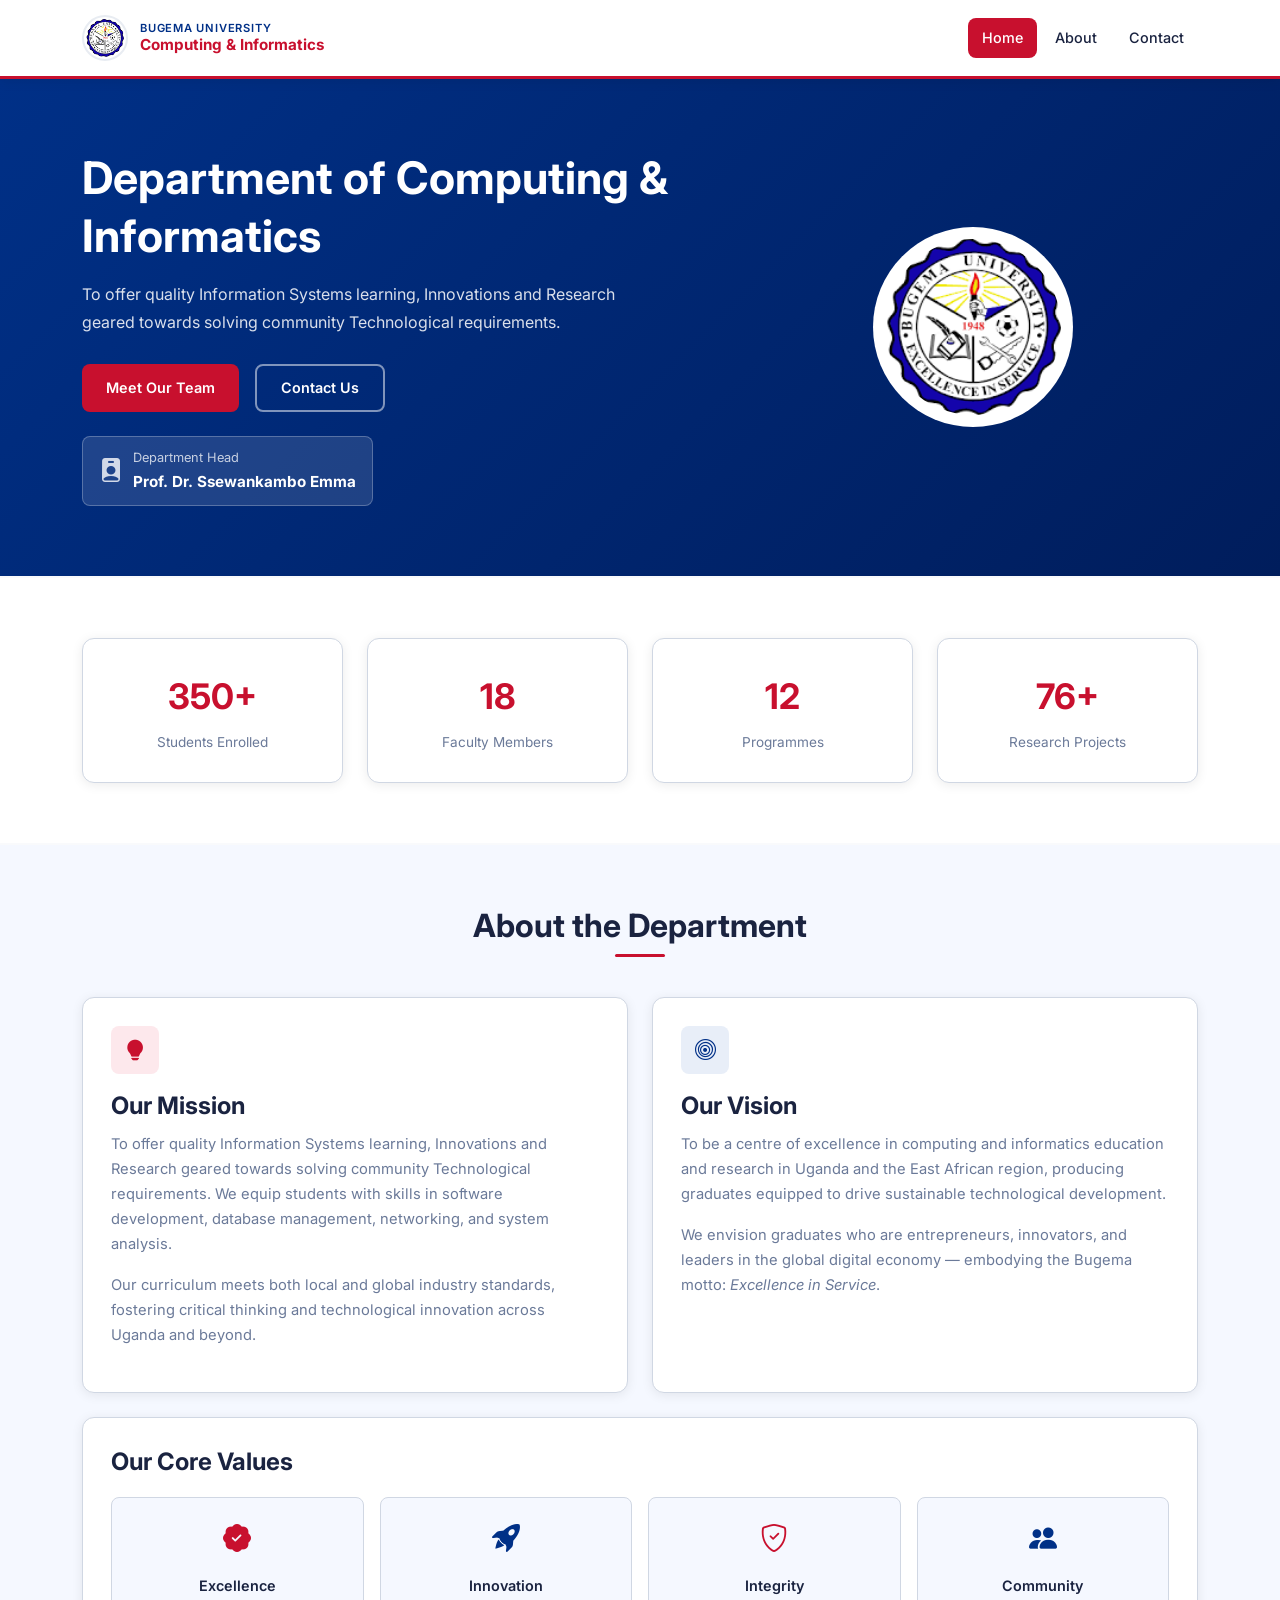
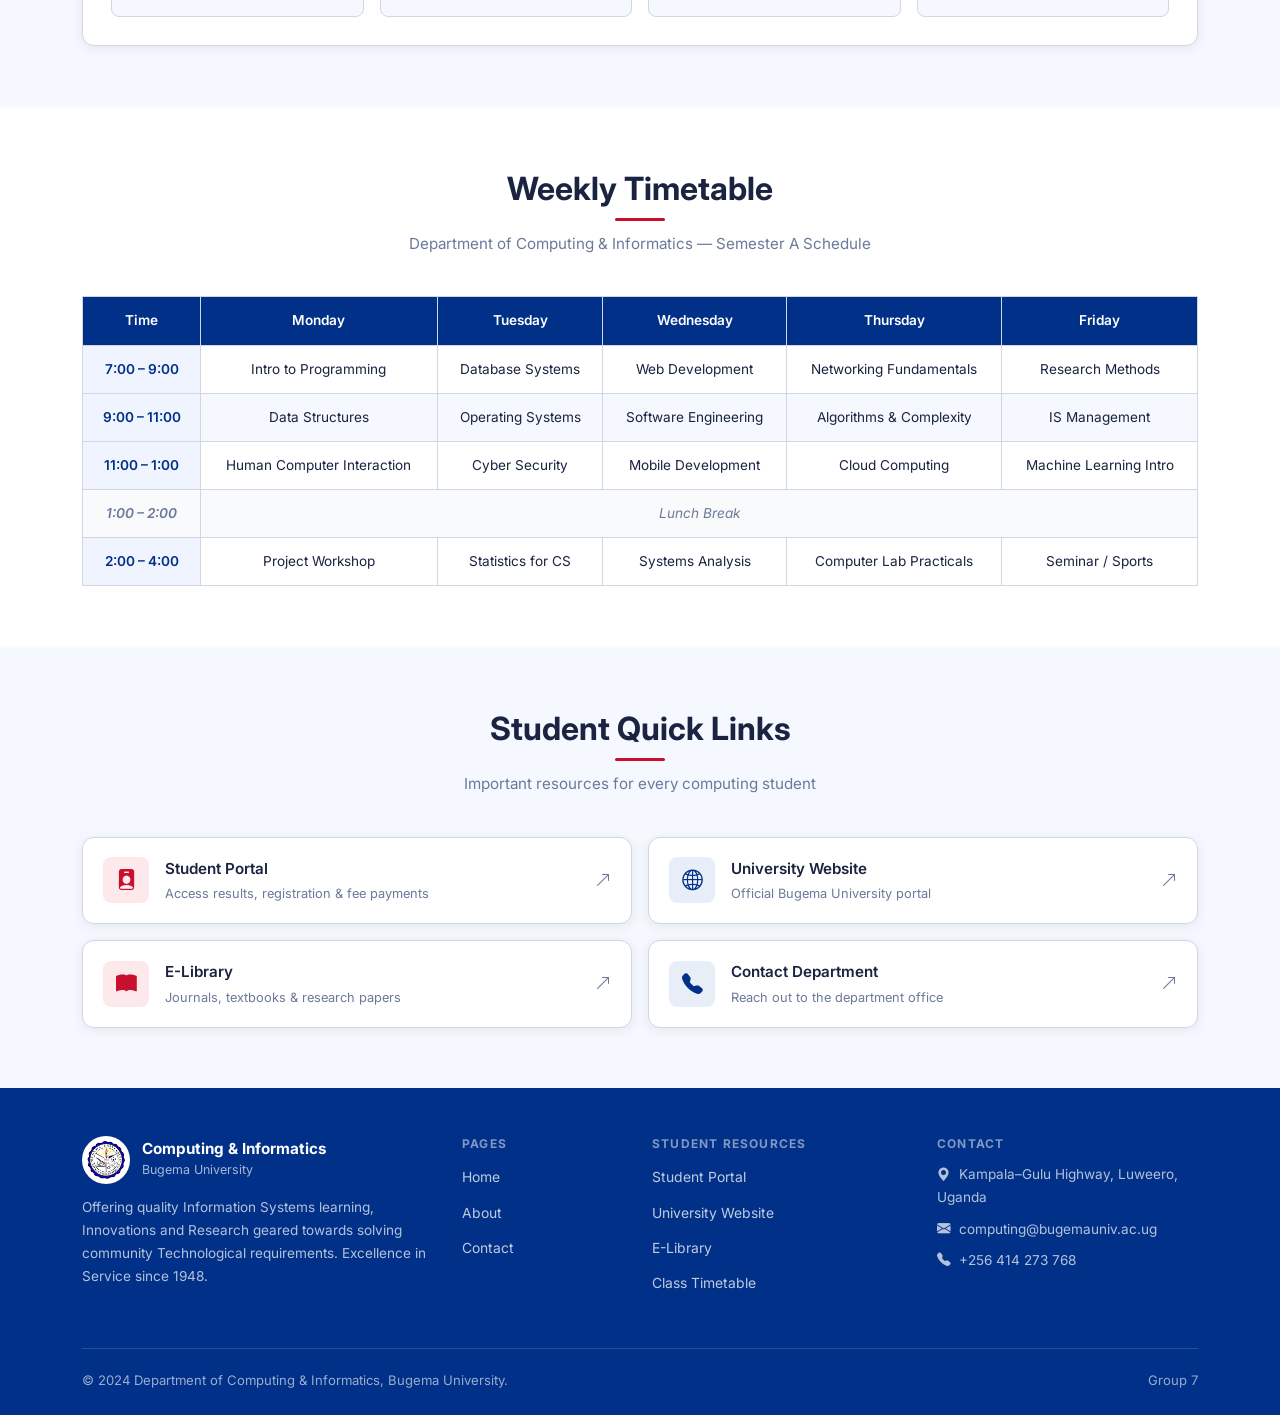
==== index.html @ c8b98767 "aaa" ====
<!DOCTYPE html>
<html lang="en">
<head>
  <meta charset="UTF-8" />
  <meta name="viewport" content="width=device-width, initial-scale=1.0" />
  <title>Home | Dept. of Computing &amp; Informatics — Bugema University</title>
  <meta name="description" content="Department of Computing and Informatics at Bugema University — offering quality Information Systems learning, Innovations and Research." />
  <link rel="icon" type="image/png" href="assets/images/bu-logo.png" />

  <!-- Bootstrap 5 -->
  <link rel="stylesheet" href="https://cdn.jsdelivr.net/npm/bootstrap@5.3.3/dist/css/bootstrap.min.css" />
  <!-- Bootstrap Icons -->
  <link rel="stylesheet" href="https://cdn.jsdelivr.net/npm/bootstrap-icons@1.11.3/font/bootstrap-icons.min.css" />
  <!-- Custom CSS -->
  <link rel="stylesheet" href="assets/css/style.css" />
</head>
<body>

  <!-- ════════ NAVBAR ════════ -->
  <nav class="main-navbar navbar navbar-expand-lg">
    <div class="container">
      <a class="navbar-brand" href="index.html">
        <img src="assets/images/bu-logo.png" alt="Bugema University Logo" />
        <div class="brand-text">
          <span class="brand-uni">Bugema University</span>
          <span class="brand-dept">Computing &amp; Informatics</span>
        </div>
      </a>
      <button class="navbar-toggler" type="button" data-bs-toggle="collapse" data-bs-target="#mainNav">
        <span class="navbar-toggler-icon"></span>
      </button>
      <div class="collapse navbar-collapse" id="mainNav">
        <ul class="navbar-nav ms-auto gap-1">
          <li class="nav-item"><a class="nav-link active" href="index.html">Home</a></li>
          <li class="nav-item"><a class="nav-link" href="about.html">About</a></li>
          <li class="nav-item"><a class="nav-link" href="contact.html">Contact</a></li>
        </ul>
      </div>
    </div>
  </nav>

  <!-- ════════ HERO ════════ -->
  <section class="hero-section">
    <div class="container">
      <div class="row align-items-center gy-4">
        <div class="col-lg-7">
          <h1>Department of Computing &amp; Informatics</h1>
          <p>
            To offer quality Information Systems learning, Innovations and Research geared towards solving community Technological requirements.
          </p>
          <div class="d-flex gap-3 flex-wrap">
            <a href="about.html" class="btn-red">Meet Our Team</a>
            <a href="contact.html" class="btn-outline">Contact Us</a>
          </div>
          <div class="hod-badge mt-4">
            <i class="bi bi-person-badge-fill fs-4" style="color:rgba(255,255,255,0.8);"></i>
            <div>
              <p>Department Head</p>
              <strong>Prof. Dr. Ssewankambo Emma</strong>
            </div>
          </div>
        </div>
        <div class="col-lg-5 text-center">
          <img src="assets/images/bu-logo.png" alt="Bugema University Crest" class="hero-logo" />
        </div>
      </div>
    </div>
  </section>

  <hr class="section-hr" />

  <!-- ════════ STATS ════════ -->
  <section class="section-white">
    <div class="container">
      <div class="row g-4">
        <div class="col-6 col-md-3">
          <div class="stat-card">
            <div class="stat-value">350+</div>
            <div class="stat-label">Students Enrolled</div>
          </div>
        </div>
        <div class="col-6 col-md-3">
          <div class="stat-card">
            <div class="stat-value">18</div>
            <div class="stat-label">Faculty Members</div>
          </div>
        </div>
        <div class="col-6 col-md-3">
          <div class="stat-card">
            <div class="stat-value">12</div>
            <div class="stat-label">Programmes</div>
          </div>
        </div>
        <div class="col-6 col-md-3">
          <div class="stat-card">
            <div class="stat-value">76+</div>
            <div class="stat-label">Research Projects</div>
          </div>
        </div>
      </div>
    </div>
  </section>

  <hr class="section-hr" />

  <!-- ════════ ABOUT DEPT ════════ -->
  <section class="section-light">
    <div class="container">
      <div class="section-title">
        <h2>About the Department</h2>
        <div class="underline"></div>
      </div>
      <div class="row g-4">
        <div class="col-md-6">
          <div class="card-box">
            <div class="card-icon icon-red">
              <i class="bi bi-lightbulb-fill"></i>
            </div>
            <h4>Our Mission</h4>
            <p style="color:var(--text-muted);font-size:0.92rem;margin-top:10px;">
              To offer quality Information Systems learning, Innovations and Research geared towards solving community Technological requirements. We equip students with skills in software development, database management, networking, and system analysis.
            </p>
            <p style="color:var(--text-muted);font-size:0.92rem;margin-top:10px;">
              Our curriculum meets both local and global industry standards, fostering critical thinking and technological innovation across Uganda and beyond.
            </p>
          </div>
        </div>
        <div class="col-md-6">
          <div class="card-box">
            <div class="card-icon icon-blue">
              <i class="bi bi-bullseye"></i>
            </div>
            <h4>Our Vision</h4>
            <p style="color:var(--text-muted);font-size:0.92rem;margin-top:10px;">
              To be a centre of excellence in computing and informatics education and research in Uganda and the East African region, producing graduates equipped to drive sustainable technological development.
            </p>
            <p style="color:var(--text-muted);font-size:0.92rem;margin-top:10px;">
              We envision graduates who are entrepreneurs, innovators, and leaders in the global digital economy — embodying the Bugema motto: <em>Excellence in Service</em>.
            </p>
          </div>
        </div>
        <div class="col-12">
          <div class="card-box">
            <h4 style="margin-bottom:20px;">Our Core Values</h4>
            <div class="row g-3 text-center">
              <div class="col-6 col-md-3">
                <div style="padding:18px 12px;background:var(--light-bg);border-radius:var(--radius);border:1px solid var(--border);">
                  <i class="bi bi-patch-check-fill fs-3" style="color:var(--red);"></i>
                  <p style="margin:10px 0 0;font-weight:600;font-size:0.9rem;">Excellence</p>
                </div>
              </div>
              <div class="col-6 col-md-3">
                <div style="padding:18px 12px;background:var(--light-bg);border-radius:var(--radius);border:1px solid var(--border);">
                  <i class="bi bi-rocket-takeoff-fill fs-3" style="color:var(--blue);"></i>
                  <p style="margin:10px 0 0;font-weight:600;font-size:0.9rem;">Innovation</p>
                </div>
              </div>
              <div class="col-6 col-md-3">
                <div style="padding:18px 12px;background:var(--light-bg);border-radius:var(--radius);border:1px solid var(--border);">
                  <i class="bi bi-shield-check fs-3" style="color:var(--red);"></i>
                  <p style="margin:10px 0 0;font-weight:600;font-size:0.9rem;">Integrity</p>
                </div>
              </div>
              <div class="col-6 col-md-3">
                <div style="padding:18px 12px;background:var(--light-bg);border-radius:var(--radius);border:1px solid var(--border);">
                  <i class="bi bi-people-fill fs-3" style="color:var(--blue);"></i>
                  <p style="margin:10px 0 0;font-weight:600;font-size:0.9rem;">Community</p>
                </div>
              </div>
            </div>
          </div>
        </div>
      </div>
    </div>
  </section>

  <hr class="section-hr" />

  <!-- ════════ TIMETABLE ════════ -->
  <section class="section-white" id="timetable">
    <div class="container">
      <div class="section-title">
        <h2>Weekly Timetable</h2>
        <div class="underline"></div>
        <p>Department of Computing &amp; Informatics — Semester A Schedule</p>
      </div>
      <div class="timetable-wrapper">
        <table class="timetable">
          <thead>
            <tr>
              <th>Time</th>
              <th>Monday</th>
              <th>Tuesday</th>
              <th>Wednesday</th>
              <th>Thursday</th>
              <th>Friday</th>
            </tr>
          </thead>
          <tbody>
            <tr>
              <td class="time-col">7:00 – 9:00</td>
              <td>Intro to Programming</td>
              <td>Database Systems</td>
              <td>Web Development</td>
              <td>Networking Fundamentals</td>
              <td>Research Methods</td>
            </tr>
            <tr>
              <td class="time-col">9:00 – 11:00</td>
              <td>Data Structures</td>
              <td>Operating Systems</td>
              <td>Software Engineering</td>
              <td>Algorithms &amp; Complexity</td>
              <td>IS Management</td>
            </tr>
            <tr>
              <td class="time-col">11:00 – 1:00</td>
              <td>Human Computer Interaction</td>
              <td>Cyber Security</td>
              <td>Mobile Development</td>
              <td>Cloud Computing</td>
              <td>Machine Learning Intro</td>
            </tr>
            <tr class="break-row">
              <td class="time-col" style="color:var(--text-muted);">1:00 – 2:00</td>
              <td colspan="5">Lunch Break</td>
            </tr>
            <tr>
              <td class="time-col">2:00 – 4:00</td>
              <td>Project Workshop</td>
              <td>Statistics for CS</td>
              <td>Systems Analysis</td>
              <td>Computer Lab Practicals</td>
              <td>Seminar / Sports</td>
            </tr>
          </tbody>
        </table>
      </div>
    </div>
  </section>

  <hr class="section-hr" />

  <!-- ════════ USEFUL LINKS ════════ -->
  <section class="section-light">
    <div class="container">
      <div class="section-title">
        <h2>Student Quick Links</h2>
        <div class="underline"></div>
        <p>Important resources for every computing student</p>
      </div>
      <div class="row g-3">
        <div class="col-md-6">
          <a href="https://students.bugemauniv.ac.ug" target="_blank" rel="noopener noreferrer" class="link-card">
            <div class="link-icon icon-red"><i class="bi bi-person-badge-fill"></i></div>
            <div>
              <div class="link-title">Student Portal</div>
              <div class="link-desc">Access results, registration &amp; fee payments</div>
            </div>
            <i class="bi bi-arrow-up-right"></i>
          </a>
        </div>
        <div class="col-md-6">
          <a href="https://www.bugemauniv.ac.ug" target="_blank" rel="noopener noreferrer" class="link-card">
            <div class="link-icon icon-blue"><i class="bi bi-globe2"></i></div>
            <div>
              <div class="link-title">University Website</div>
              <div class="link-desc">Official Bugema University portal</div>
            </div>
            <i class="bi bi-arrow-up-right"></i>
          </a>
        </div>
        <div class="col-md-6">
          <a href="https://lib.bugemauniv.ac.ug" target="_blank" rel="noopener noreferrer" class="link-card">
            <div class="link-icon icon-red"><i class="bi bi-book-fill"></i></div>
            <div>
              <div class="link-title">E-Library</div>
              <div class="link-desc">Journals, textbooks &amp; research papers</div>
            </div>
            <i class="bi bi-arrow-up-right"></i>
          </a>
        </div>
        <div class="col-md-6">
          <a href="contact.html" class="link-card">
            <div class="link-icon icon-blue"><i class="bi bi-telephone-fill"></i></div>
            <div>
              <div class="link-title">Contact Department</div>
              <div class="link-desc">Reach out to the department office</div>
            </div>
            <i class="bi bi-arrow-up-right"></i>
          </a>
        </div>
      </div>
    </div>
  </section>

  <!-- ════════ FOOTER ════════ -->
  <footer class="main-footer">
    <div class="container">
      <div class="row g-4">
        <div class="col-lg-4">
          <div class="footer-brand">
            <img src="assets/images/bu-logo.png" alt="Bugema University Logo" />
            <div>
              <h5>Computing &amp; Informatics</h5>
              <p>Bugema University</p>
            </div>
          </div>
          <p class="footer-desc">
            Offering quality Information Systems learning, Innovations and Research geared towards solving community Technological requirements. Excellence in Service since 1948.
          </p>
        </div>
        <div class="col-6 col-lg-2">
          <h6 class="footer-heading">Pages</h6>
          <ul class="footer-links">
            <li><a href="index.html">Home</a></li>
            <li><a href="about.html">About</a></li>
            <li><a href="contact.html">Contact</a></li>
          </ul>
        </div>
        <div class="col-6 col-lg-3">
          <h6 class="footer-heading">Student Resources</h6>
          <ul class="footer-links">
            <li><a href="https://students.bugemauniv.ac.ug" target="_blank">Student Portal</a></li>
            <li><a href="https://www.bugemauniv.ac.ug" target="_blank">University Website</a></li>
            <li><a href="https://lib.bugemauniv.ac.ug" target="_blank">E-Library</a></li>
            <li><a href="#timetable">Class Timetable</a></li>
          </ul>
        </div>
        <div class="col-lg-3">
          <h6 class="footer-heading">Contact</h6>
          <p style="color:rgba(255,255,255,0.7);font-size:0.85rem;margin-bottom:8px;">
            <i class="bi bi-geo-alt-fill me-2"></i>Kampala–Gulu Highway, Luweero, Uganda
          </p>
          <p style="color:rgba(255,255,255,0.7);font-size:0.85rem;margin-bottom:8px;">
            <i class="bi bi-envelope-fill me-2"></i>computing@bugemauniv.ac.ug
          </p>
          <p style="color:rgba(255,255,255,0.7);font-size:0.85rem;">
            <i class="bi bi-telephone-fill me-2"></i>+256 414 273 768
          </p>
        </div>
      </div>
      <div class="footer-bottom">
        <p>&copy; 2024 Department of Computing &amp; Informatics, Bugema University.</p>
        <p>Group 7</p>
      </div>
    </div>
  </footer>

  <div id="toast"></div>
  <script src="https://cdn.jsdelivr.net/npm/bootstrap@5.3.3/dist/js/bootstrap.bundle.min.js"></script>
  <script src="assets/js/main.js"></script>
</body>
</html>
---- assets/css/style.css ----
/* =============================================
   BUGEMA UNIVERSITY — DEPT OF COMPUTING & INFORMATICS
   Clean White Theme | Red & Blue Brand Colours
   ============================================= */

@import url('https://fonts.googleapis.com/css2?family=Inter:wght@400;500;600;700&display=swap');

/* ─── CSS VARIABLES ─── */
:root {
  --red:        #C8102E;
  --red-dark:   #a00d24;
  --blue:       #003087;
  --blue-light: #1a4fa8;
  --white:      #ffffff;
  --light-bg:   #f5f8ff;
  --light-grey: #e8ecf2;
  --border:     #d0d7e3;
  --text:       #1a2340;
  --text-muted: #6b7a99;
  --shadow:     0 2px 12px rgba(0, 0, 0, 0.08);
  --shadow-md:  0 4px 20px rgba(0, 0, 0, 0.12);
  --radius:     8px;
  --radius-lg:  12px;
}

/* ─── RESET & BASE ─── */
*, *::before, *::after { box-sizing: border-box; margin: 0; padding: 0; }
html { scroll-behavior: smooth; }

body {
  font-family: 'Inter', sans-serif;
  background: var(--white);
  color: var(--text);
  line-height: 1.7;
}

a { text-decoration: none; color: inherit; }
img { max-width: 100%; }
h1, h2, h3, h4, h5, h6 { font-weight: 700; line-height: 1.3; color: var(--text); }

/* ─── NAVBAR ─── */
.main-navbar {
  background: var(--white);
  border-bottom: 3px solid var(--red);
  padding: 10px 0;
  position: sticky;
  top: 0;
  z-index: 1000;
  box-shadow: var(--shadow);
}
.main-navbar .navbar-brand {
  display: flex;
  align-items: center;
  gap: 12px;
}
.main-navbar .navbar-brand img {
  width: 46px;
  height: 46px;
  border-radius: 50%;
  object-fit: contain;
  background: #fff;
  border: 2px solid var(--light-grey);
  padding: 2px;
}
.brand-text { display: flex; flex-direction: column; line-height: 1.2; }
.brand-uni  { font-size: 0.7rem; color: var(--blue); font-weight: 600; text-transform: uppercase; letter-spacing: 0.07em; }
.brand-dept { font-size: 0.95rem; font-weight: 700; color: var(--red); }

.main-navbar .nav-link {
  color: var(--text) !important;
  font-weight: 500;
  font-size: 0.9rem;
  padding: 8px 14px !important;
  border-radius: var(--radius);
  transition: background 0.2s, color 0.2s;
}
.main-navbar .nav-link:hover,
.main-navbar .nav-link.active {
  background: var(--red);
  color: #fff !important;
}

/* ─── HERO ─── */
.hero-section {
  background: linear-gradient(135deg, var(--blue) 0%, #001d5c 100%);
  color: #fff;
  padding: 70px 0;
}
.hero-section h1 { color: #fff; font-size: clamp(1.9rem, 4vw, 2.8rem); margin-bottom: 16px; }
.hero-section p  { color: rgba(255,255,255,0.85); font-size: 1rem; max-width: 540px; margin-bottom: 28px; }
.hero-logo {
  width: 200px;
  height: 200px;
  border-radius: 50%;
  border: 4px solid rgba(255,255,255,0.4);
  object-fit: contain;
  background: #fff;
  padding: 8px;
}
.hod-badge {
  display: inline-flex;
  align-items: center;
  gap: 10px;
  background: rgba(255,255,255,0.12);
  border: 1px solid rgba(255,255,255,0.25);
  border-radius: var(--radius);
  padding: 10px 16px;
  margin-top: 20px;
}
.hod-badge p { margin: 0; color: rgba(255,255,255,0.75); font-size: 0.8rem; }
.hod-badge strong { color: #fff; display: block; font-size: 0.95rem; }

/* ─── BUTTONS ─── */
.btn-red {
  background: var(--red);
  color: #fff;
  border: none;
  padding: 10px 24px;
  border-radius: var(--radius);
  font-weight: 600;
  font-size: 0.9rem;
  cursor: pointer;
  display: inline-flex;
  align-items: center;
  gap: 8px;
  transition: background 0.2s;
  text-decoration: none;
}
.btn-red:hover { background: var(--red-dark); color: #fff; }

.btn-outline {
  background: transparent;
  color: #fff;
  border: 2px solid rgba(255,255,255,0.5);
  padding: 10px 24px;
  border-radius: var(--radius);
  font-weight: 600;
  font-size: 0.9rem;
  cursor: pointer;
  display: inline-flex;
  align-items: center;
  gap: 8px;
  transition: background 0.2s;
  text-decoration: none;
}
.btn-outline:hover { background: rgba(255,255,255,0.15); color: #fff; }

/* ─── SECTIONS ─── */
.section-white { background: var(--white); padding: 60px 0; }
.section-light { background: var(--light-bg); padding: 60px 0; }

.section-title {
  text-align: center;
  margin-bottom: 40px;
}
.section-title h2 { font-size: clamp(1.5rem, 3vw, 2rem); color: var(--text); margin-bottom: 8px; }
.section-title .underline {
  width: 50px; height: 3px;
  background: var(--red);
  margin: 0 auto;
  border-radius: 2px;
}
.section-title p { color: var(--text-muted); margin-top: 10px; font-size: 0.95rem; }

/* ─── CARDS ─── */
.card-box {
  background: var(--white);
  border: 1px solid var(--border);
  border-radius: var(--radius-lg);
  padding: 28px;
  box-shadow: var(--shadow);
  height: 100%;
  transition: box-shadow 0.2s, border-color 0.2s;
}
.card-box:hover {
  box-shadow: var(--shadow-md);
  border-color: var(--red);
}
.card-box .card-icon {
  width: 48px; height: 48px;
  border-radius: var(--radius);
  display: flex;
  align-items: center;
  justify-content: center;
  font-size: 1.3rem;
  margin-bottom: 16px;
}
.icon-red  { background: #fde8ec; color: var(--red); }
.icon-blue { background: #e8eef8; color: var(--blue); }

/* ─── STAT CARDS ─── */
.stat-card {
  background: var(--white);
  border: 1px solid var(--border);
  border-radius: var(--radius-lg);
  padding: 28px 20px;
  text-align: center;
  box-shadow: var(--shadow);
}
.stat-card .stat-value { font-size: 2.2rem; font-weight: 700; color: var(--red); }
.stat-card .stat-label { color: var(--text-muted); font-size: 0.85rem; margin-top: 4px; }

/* ─── TIMETABLE ─── */
.timetable-wrapper { overflow-x: auto; }
.timetable {
  width: 100%;
  border-collapse: collapse;
  min-width: 680px;
  font-size: 0.85rem;
}
.timetable th, .timetable td {
  padding: 12px 14px;
  text-align: center;
  border: 1px solid var(--border);
}
.timetable thead tr { background: var(--blue); }
.timetable thead th { color: #fff; font-weight: 600; }
.timetable .time-col { background: #f0f4ff; color: var(--blue); font-weight: 600; }
.timetable tbody tr:hover { background: #fff8f9; }
.timetable tbody tr:nth-child(even) { background: var(--light-bg); }
.timetable tbody tr:nth-child(even):hover { background: #fff8f9; }
.break-row td { color: var(--text-muted); font-style: italic; background: #f9fafb !important; }

/* ─── PROFILE CARD ─── */
.profile-card {
  background: var(--white);
  border: 1px solid var(--border);
  border-radius: var(--radius-lg);
  padding: 32px 24px;
  text-align: center;
  box-shadow: var(--shadow);
}
.profile-photo-placeholder {
  width: 100px; height: 100px;
  border-radius: 50%;
  background: #fde8ec;
  border: 3px dashed var(--red);
  display: flex;
  align-items: center;
  justify-content: center;
  margin: 0 auto 16px;
  font-size: 2.2rem;
  color: var(--red);
}
.profile-name { font-size: 1.2rem; margin-bottom: 4px; }
.profile-role { color: var(--blue); font-size: 0.82rem; font-weight: 600; text-transform: uppercase; letter-spacing: 0.06em; margin-bottom: 14px; }
.profile-bio  { color: var(--text-muted); font-size: 0.9rem; margin-bottom: 16px; }

/* ─── LISTS ─── */
.styled-ol { padding-left: 0; counter-reset: mylist; list-style: none; }
.styled-ol li {
  display: flex;
  align-items: flex-start;
  gap: 14px;
  padding: 12px 0;
  border-bottom: 1px solid var(--light-grey);
  font-size: 0.92rem;
}
.styled-ol li:last-child { border-bottom: none; }
.ol-num {
  width: 28px; height: 28px;
  background: var(--red);
  color: #fff;
  border-radius: 50%;
  display: flex; align-items: center; justify-content: center;
  font-size: 0.8rem; font-weight: 700; flex-shrink: 0;
}

.styled-ul { list-style: none; padding: 0; }
.styled-ul li {
  padding: 10px 0;
  border-bottom: 1px solid var(--light-grey);
  font-size: 0.92rem;
  color: var(--text);
  display: flex;
  align-items: center;
  gap: 10px;
}
.styled-ul li:last-child { border-bottom: none; }
.styled-ul li::before { content: '•'; color: var(--red); font-size: 1.2rem; flex-shrink: 0; }

/* ─── FORM ─── */
.form-label { font-weight: 600; font-size: 0.88rem; color: var(--text); margin-bottom: 6px; display: block; }
.form-input {
  width: 100%;
  padding: 11px 14px;
  border: 1px solid var(--border);
  border-radius: var(--radius);
  font-size: 0.9rem;
  color: var(--text);
  background: var(--white);
  outline: none;
  transition: border-color 0.2s, box-shadow 0.2s;
  font-family: inherit;
}
.form-input:focus {
  border-color: var(--blue);
  box-shadow: 0 0 0 3px rgba(0,48,135,0.1);
}
.form-input::placeholder { color: #b0baca; }

.radio-wrap {
  display: flex;
  gap: 20px;
  flex-wrap: wrap;
}
.radio-item {
  display: flex;
  align-items: center;
  gap: 8px;
  font-size: 0.9rem;
  cursor: pointer;
}
.radio-item input[type="radio"] { accent-color: var(--red); width: 16px; height: 16px; }

/* ─── LINKS PAGE ─── */
.link-card {
  display: flex;
  align-items: center;
  gap: 16px;
  padding: 18px 20px;
  background: var(--white);
  border: 1px solid var(--border);
  border-radius: var(--radius-lg);
  box-shadow: var(--shadow);
  text-decoration: none;
  color: inherit;
  transition: border-color 0.2s, box-shadow 0.2s;
}
.link-card:hover {
  border-color: var(--red);
  box-shadow: var(--shadow-md);
  color: inherit;
}
.link-icon {
  width: 46px; height: 46px;
  border-radius: var(--radius);
  display: flex; align-items: center; justify-content: center;
  font-size: 1.3rem;
  flex-shrink: 0;
}
.link-card .link-title { font-weight: 600; font-size: 0.95rem; margin-bottom: 2px; }
.link-card .link-desc  { font-size: 0.8rem; color: var(--text-muted); }
.link-card .bi-arrow-up-right { color: var(--text-muted); margin-left: auto; }

/* ─── CONTACT INFO ─── */
.contact-item {
  display: flex;
  align-items: flex-start;
  gap: 14px;
  margin-bottom: 20px;
}
.contact-item:last-child { margin-bottom: 0; }
.contact-icon {
  width: 40px; height: 40px;
  background: #fde8ec;
  border-radius: var(--radius);
  display: flex; align-items: center; justify-content: center;
  font-size: 1.1rem;
  color: var(--red);
  flex-shrink: 0;
}
.contact-label { font-size: 0.75rem; color: var(--text-muted); font-weight: 600; text-transform: uppercase; letter-spacing: 0.06em; }
.contact-value { font-size: 0.9rem; color: var(--text); }

/* ─── PAGE HEADER (inner pages) ─── */
.page-header {
  background: var(--blue);
  color: #fff;
  padding: 48px 0 36px;
}
.page-header h1 { color: #fff; font-size: clamp(1.6rem, 3.5vw, 2.2rem); margin-bottom: 6px; }
.page-header p  { color: rgba(255,255,255,0.8); font-size: 0.95rem; margin: 0; }
.breadcrumb-nav { display: flex; align-items: center; gap: 8px; margin-bottom: 12px; font-size: 0.82rem; }
.breadcrumb-nav a { color: rgba(255,255,255,0.7); }
.breadcrumb-nav a:hover { color: #fff; }
.breadcrumb-nav span { color: rgba(255,255,255,0.45); }
.breadcrumb-nav .current { color: #fff; }

/* ─── HORIZONTAL RULE ─── */
hr.section-hr {
  border: none;
  border-top: 2px solid var(--light-grey);
  margin: 0;
}

/* ─── FOOTER ─── */
.main-footer {
  background: var(--blue);
  color: #fff;
  padding: 48px 0 24px;
}
.footer-brand { display: flex; align-items: center; gap: 12px; margin-bottom: 12px; }
.footer-brand img {
  width: 48px; height: 48px;
  border-radius: 50%;
  background: #fff;
  padding: 3px;
  border: 2px solid rgba(255,255,255,0.3);
  object-fit: contain;
}
.footer-brand h5 { margin: 0; color: #fff; font-size: 0.95rem; }
.footer-brand p  { margin: 0; color: rgba(255,255,255,0.65); font-size: 0.78rem; }
.footer-desc  { color: rgba(255,255,255,0.7); font-size: 0.85rem; line-height: 1.7; }
.footer-heading { color: rgba(255,255,255,0.5); font-size: 0.75rem; font-weight: 700; text-transform: uppercase; letter-spacing: 0.1em; margin-bottom: 12px; }
.footer-links { list-style: none; padding: 0; }
.footer-links li { margin-bottom: 8px; }
.footer-links a { color: rgba(255,255,255,0.75); font-size: 0.87rem; transition: color 0.2s; }
.footer-links a:hover { color: #fff; }
.footer-bottom {
  border-top: 1px solid rgba(255,255,255,0.15);
  margin-top: 36px;
  padding-top: 20px;
  display: flex;
  justify-content: space-between;
  align-items: center;
  flex-wrap: wrap;
  gap: 8px;
}
.footer-bottom p { color: rgba(255,255,255,0.6); font-size: 0.82rem; margin: 0; }

/* ─── MEMBER TABS ─── */
.member-tabs { display: flex; gap: 4px; border-bottom: 2px solid var(--border); margin-bottom: 32px; flex-wrap: wrap; }
.member-tab {
  padding: 10px 20px;
  background: none;
  border: none;
  border-bottom: 3px solid transparent;
  margin-bottom: -2px;
  font-weight: 600;
  font-size: 0.9rem;
  color: var(--text-muted);
  cursor: pointer;
  transition: color 0.2s, border-color 0.2s;
}
.member-tab:hover { color: var(--red); }
.member-tab.active { color: var(--red); border-bottom-color: var(--red); }

/* ─── TOAST ─── */
#toast {
  position: fixed;
  bottom: 24px; right: 24px;
  background: #1a5c2a;
  color: #fff;
  padding: 12px 20px;
  border-radius: var(--radius);
  font-size: 0.88rem;
  font-weight: 500;
  z-index: 9999;
  display: none;
  box-shadow: var(--shadow-md);
}

/* ─── RESPONSIVE ─── */
@media (max-width: 768px) {
  .hero-logo { width: 150px; height: 150px; }
  .hero-section { padding: 48px 0; }
  .section-white, .section-light { padding: 40px 0; }
}
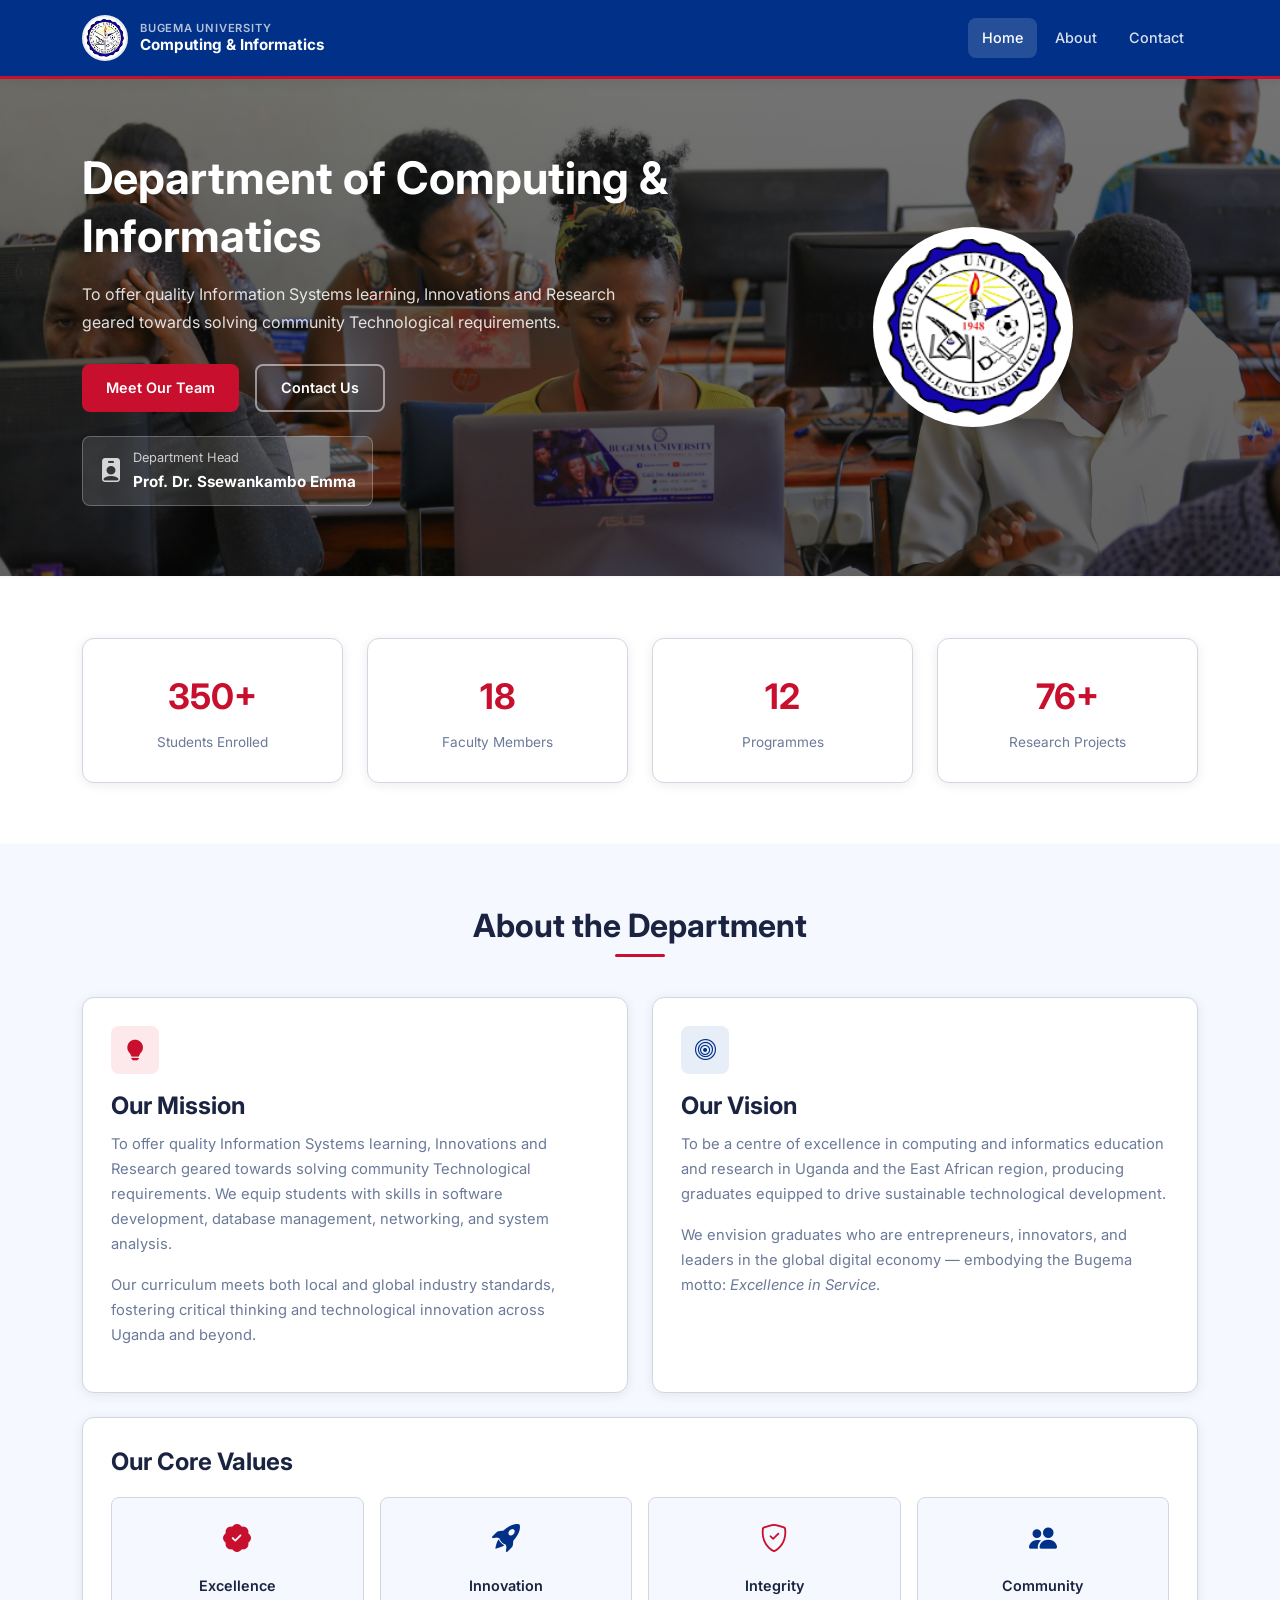
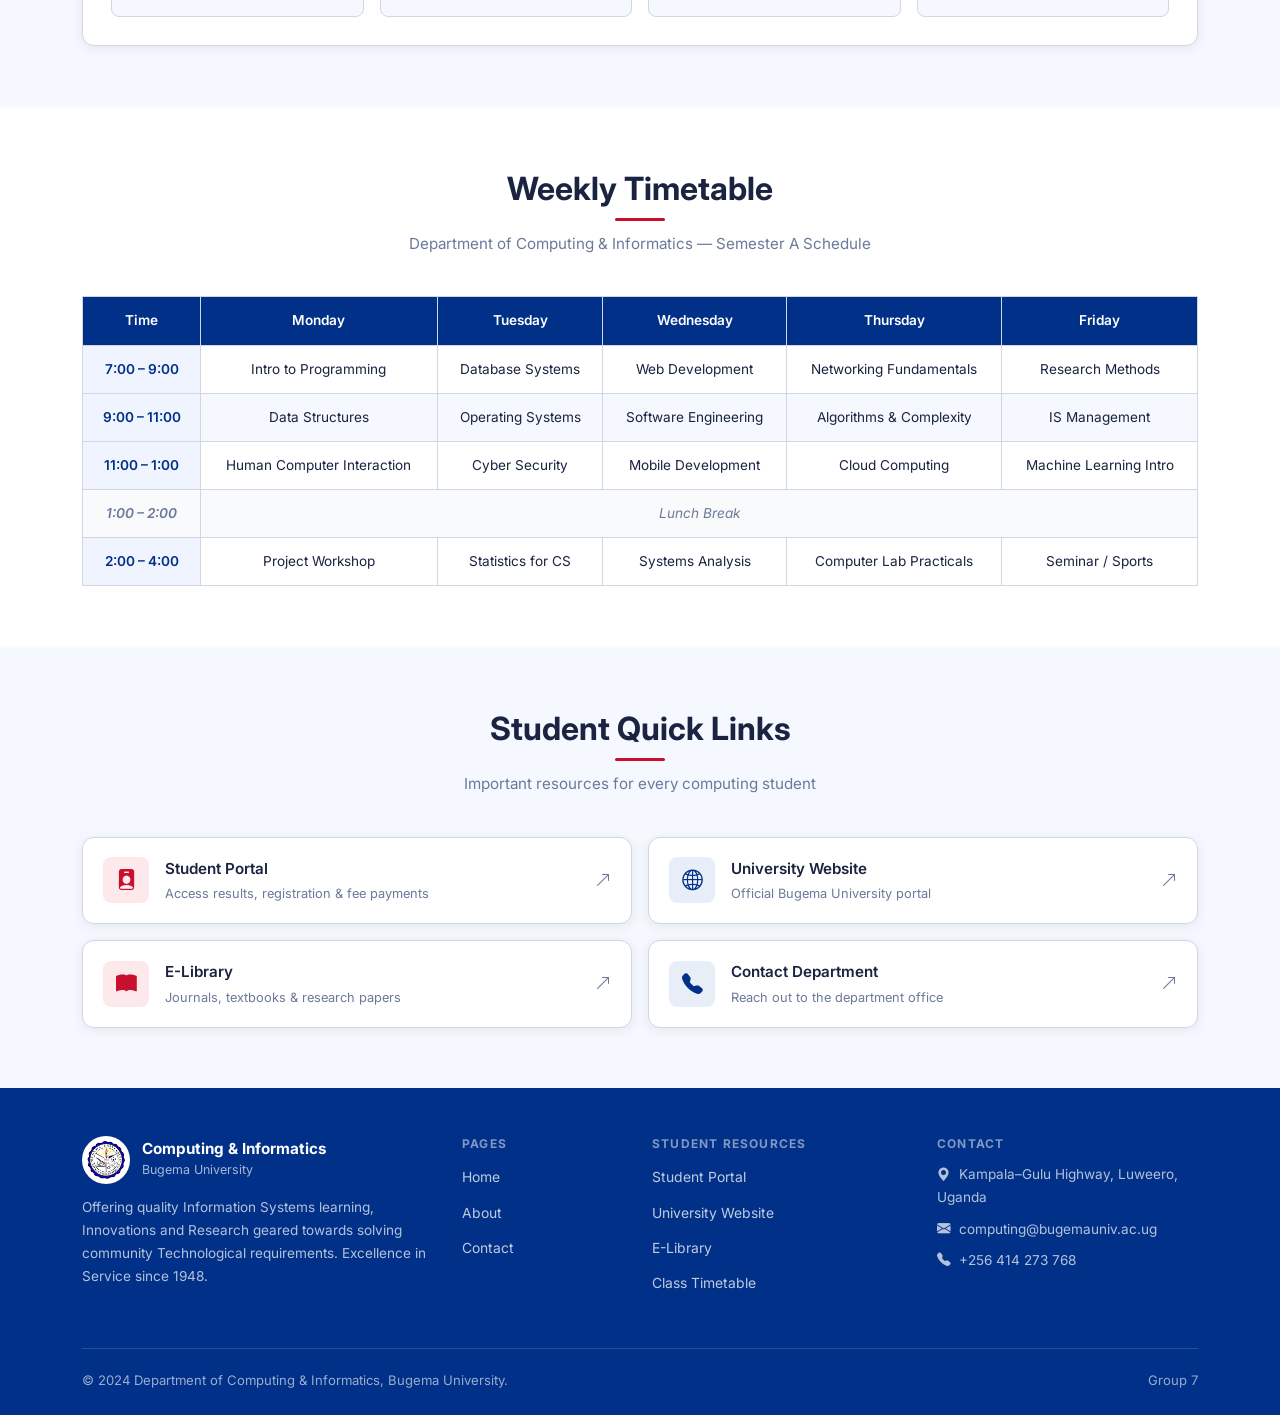
==== commit d7e519e8: "Update index.html" ====
--- a/index.html
+++ b/index.html
@@ -17,6 +17,17 @@
 <body>
 
   <!-- ════════ NAVBAR ════════ -->
+  <style>
+    /* Override: blue navbar for index page */
+    .main-navbar { background: var(--blue) !important; border-bottom: 3px solid var(--red); }
+    .brand-uni  { color: rgba(255,255,255,0.7) !important; }
+    .brand-dept { color: #fff !important; }
+    .main-navbar .nav-link { color: rgba(255,255,255,0.85) !important; }
+    .main-navbar .nav-link:hover,
+    .main-navbar .nav-link.active { background: rgba(255,255,255,0.15) !important; color: #fff !important; }
+    .navbar-toggler { border-color: rgba(255,255,255,0.4) !important; }
+    .navbar-toggler-icon { filter: invert(1); }
+  </style>
   <nav class="main-navbar navbar navbar-expand-lg">
     <div class="container">
       <a class="navbar-brand" href="index.html">
@@ -40,7 +51,7 @@
   </nav>
 
   <!-- ════════ HERO ════════ -->
-  <section class="hero-section">
+  <section class="hero-section" style="background: linear-gradient(rgba(0,0,0,0.55), rgba(0,0,0,0.62)), url('HERO1.jpg') center/cover no-repeat;">
     <div class="container">
       <div class="row align-items-center gy-4">
         <div class="col-lg-7">
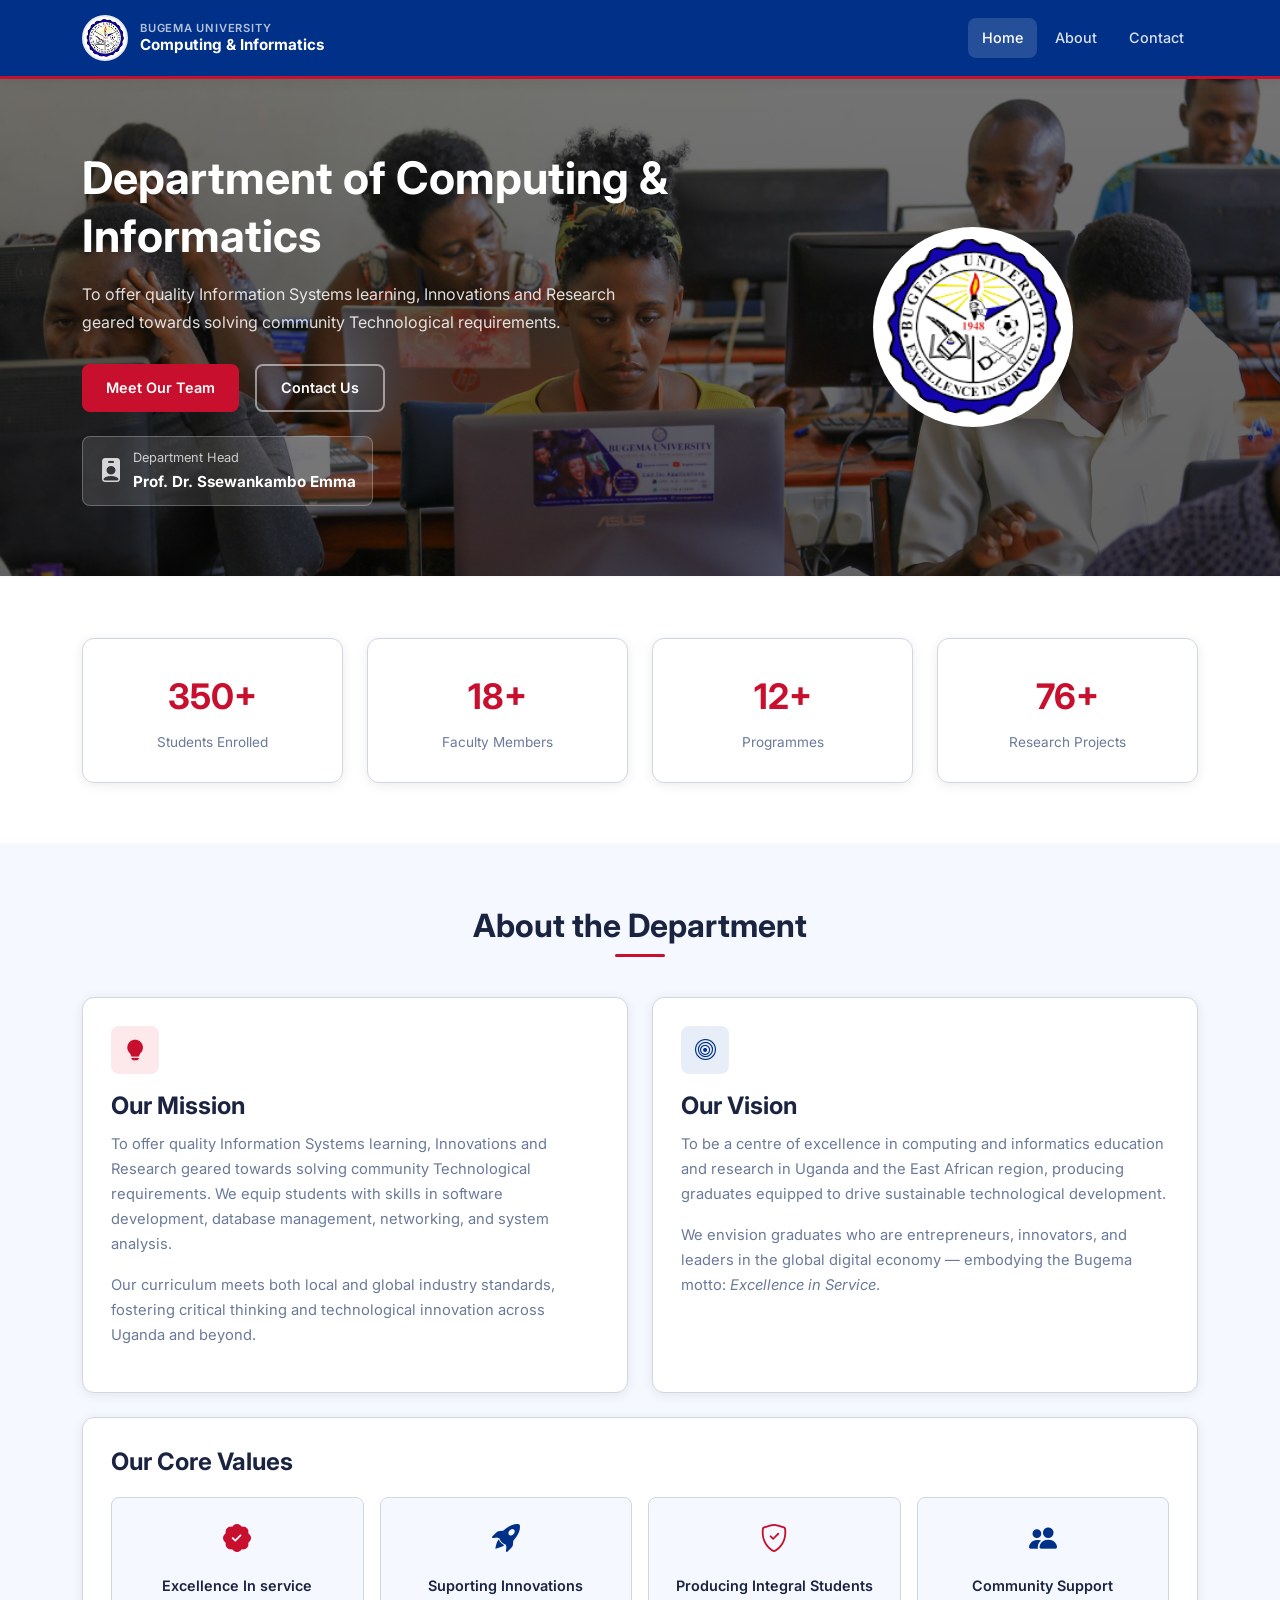
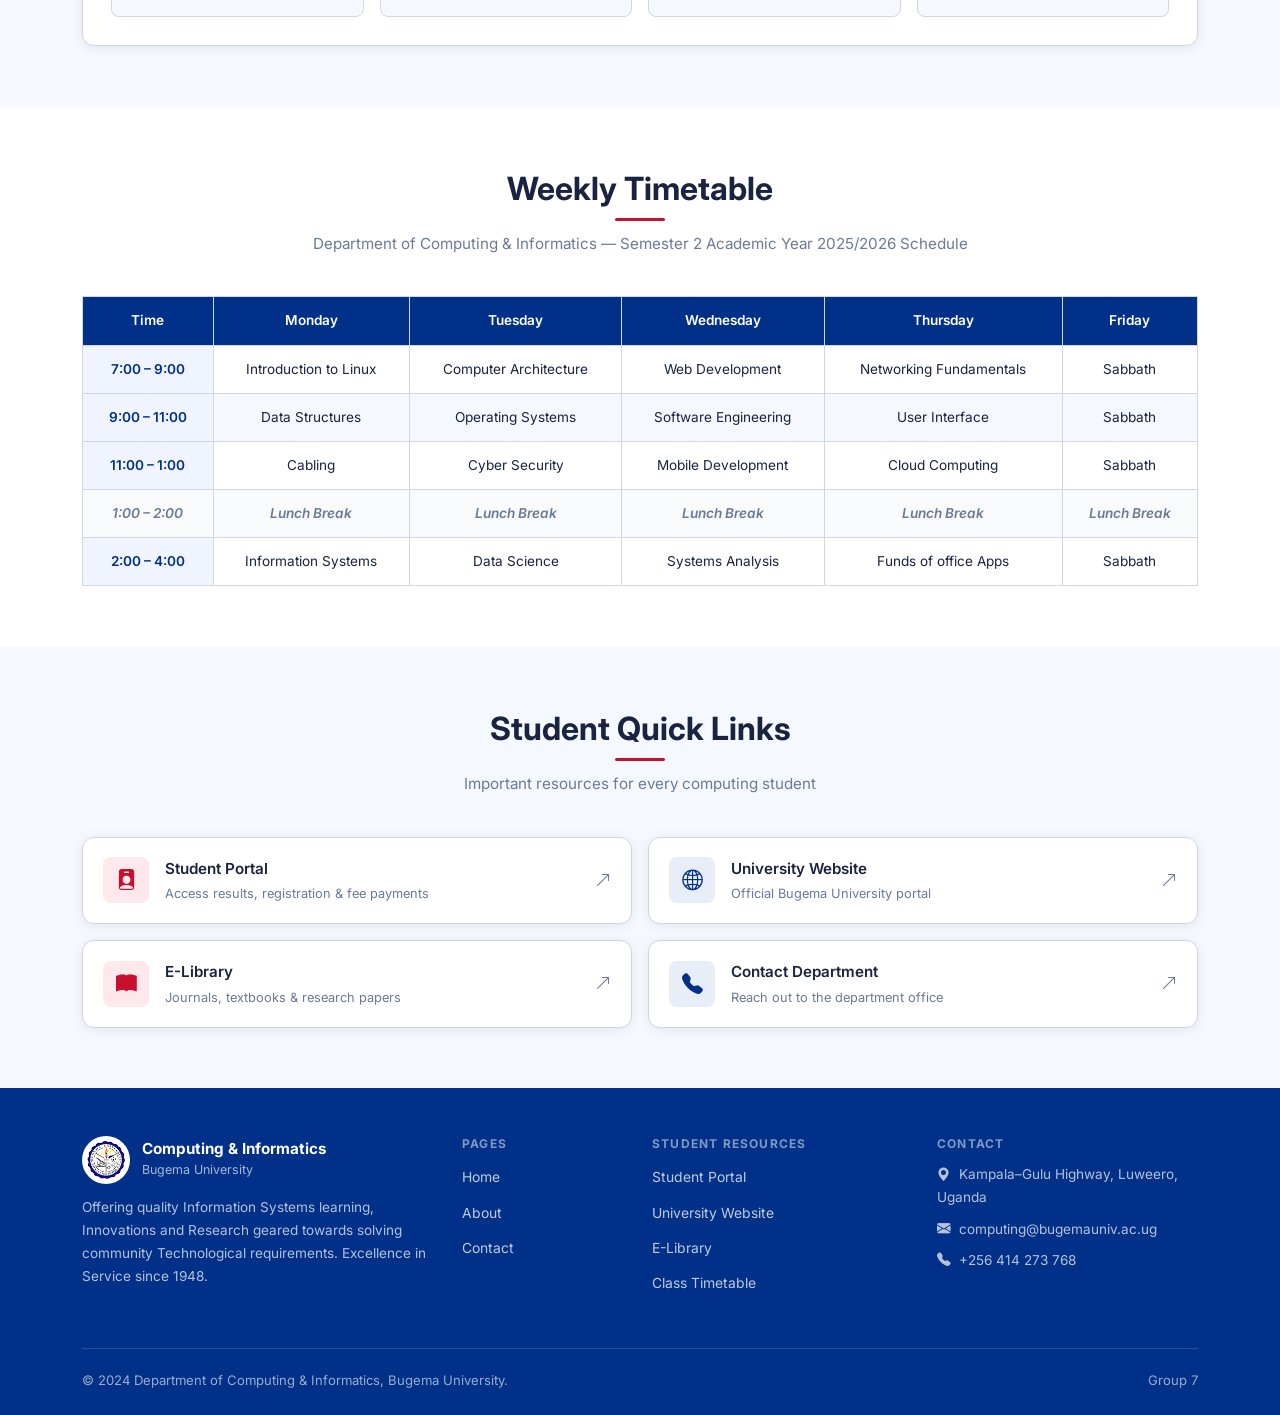
==== commit 3de69349: "index changes" ====
--- a/index.html
+++ b/index.html
@@ -16,9 +16,9 @@
 </head>
 <body>
 
-  <!-- ════════ NAVBAR ════════ -->
+  <!-- NAVBAR -->
   <style>
-    /* Override: blue navbar for index page */
+    /*  navbar for index page */
     .main-navbar { background: var(--blue) !important; border-bottom: 3px solid var(--red); }
     .brand-uni  { color: rgba(255,255,255,0.7) !important; }
     .brand-dept { color: #fff !important; }
@@ -50,7 +50,7 @@
     </div>
   </nav>
 
-  <!-- ════════ HERO ════════ -->
+  <!--  HERO  -->
   <section class="hero-section" style="background: linear-gradient(rgba(0,0,0,0.55), rgba(0,0,0,0.62)), url('HERO1.jpg') center/cover no-repeat;">
     <div class="container">
       <div class="row align-items-center gy-4">
@@ -80,7 +80,7 @@
 
   <hr class="section-hr" />
 
-  <!-- ════════ STATS ════════ -->
+  <!--  STATS  -->
   <section class="section-white">
     <div class="container">
       <div class="row g-4">
@@ -92,13 +92,13 @@
         </div>
         <div class="col-6 col-md-3">
           <div class="stat-card">
-            <div class="stat-value">18</div>
+            <div class="stat-value">18+</div>
             <div class="stat-label">Faculty Members</div>
           </div>
         </div>
         <div class="col-6 col-md-3">
           <div class="stat-card">
-            <div class="stat-value">12</div>
+            <div class="stat-value">12+</div>
             <div class="stat-label">Programmes</div>
           </div>
         </div>
@@ -114,7 +114,7 @@
 
   <hr class="section-hr" />
 
-  <!-- ════════ ABOUT DEPT ════════ -->
+  <!--  ABOUT DEPT  -->
   <section class="section-light">
     <div class="container">
       <div class="section-title">
@@ -157,25 +157,25 @@
               <div class="col-6 col-md-3">
                 <div style="padding:18px 12px;background:var(--light-bg);border-radius:var(--radius);border:1px solid var(--border);">
                   <i class="bi bi-patch-check-fill fs-3" style="color:var(--red);"></i>
-                  <p style="margin:10px 0 0;font-weight:600;font-size:0.9rem;">Excellence</p>
+                  <p style="margin:10px 0 0;font-weight:600;font-size:0.9rem;">Excellence In service</p>
                 </div>
               </div>
               <div class="col-6 col-md-3">
                 <div style="padding:18px 12px;background:var(--light-bg);border-radius:var(--radius);border:1px solid var(--border);">
                   <i class="bi bi-rocket-takeoff-fill fs-3" style="color:var(--blue);"></i>
-                  <p style="margin:10px 0 0;font-weight:600;font-size:0.9rem;">Innovation</p>
+                  <p style="margin:10px 0 0;font-weight:600;font-size:0.9rem;">Suporting Innovations</p>
                 </div>
               </div>
               <div class="col-6 col-md-3">
                 <div style="padding:18px 12px;background:var(--light-bg);border-radius:var(--radius);border:1px solid var(--border);">
                   <i class="bi bi-shield-check fs-3" style="color:var(--red);"></i>
-                  <p style="margin:10px 0 0;font-weight:600;font-size:0.9rem;">Integrity</p>
+                  <p style="margin:10px 0 0;font-weight:600;font-size:0.9rem;">Producing Integral Students</p>
                 </div>
               </div>
               <div class="col-6 col-md-3">
                 <div style="padding:18px 12px;background:var(--light-bg);border-radius:var(--radius);border:1px solid var(--border);">
                   <i class="bi bi-people-fill fs-3" style="color:var(--blue);"></i>
-                  <p style="margin:10px 0 0;font-weight:600;font-size:0.9rem;">Community</p>
+                  <p style="margin:10px 0 0;font-weight:600;font-size:0.9rem;">Community Support</p>
                 </div>
               </div>
             </div>
@@ -187,13 +187,13 @@
 
   <hr class="section-hr" />
 
-  <!-- ════════ TIMETABLE ════════ -->
+  <!--  TIMETABLE  -->
   <section class="section-white" id="timetable">
     <div class="container">
       <div class="section-title">
         <h2>Weekly Timetable</h2>
         <div class="underline"></div>
-        <p>Department of Computing &amp; Informatics — Semester A Schedule</p>
+        <p>Department of Computing &amp; Informatics — Semester 2 Academic Year 2025/2026 Schedule</p>
       </div>
       <div class="timetable-wrapper">
         <table class="timetable">
@@ -210,39 +210,43 @@
           <tbody>
             <tr>
               <td class="time-col">7:00 – 9:00</td>
-              <td>Intro to Programming</td>
-              <td>Database Systems</td>
+              <td>Introduction to Linux</td>
+              <td>Computer Architecture</td>
               <td>Web Development</td>
               <td>Networking Fundamentals</td>
-              <td>Research Methods</td>
+              <td>Sabbath</td>
             </tr>
             <tr>
               <td class="time-col">9:00 – 11:00</td>
-              <td>Data Structures</td>
+              <td>Data Structures </td>
               <td>Operating Systems</td>
               <td>Software Engineering</td>
-              <td>Algorithms &amp; Complexity</td>
-              <td>IS Management</td>
+              <td>User Interface</td>
+              <td>Sabbath</td>
             </tr>
             <tr>
               <td class="time-col">11:00 – 1:00</td>
-              <td>Human Computer Interaction</td>
+              <td>Cabling</td>
               <td>Cyber Security</td>
               <td>Mobile Development</td>
               <td>Cloud Computing</td>
-              <td>Machine Learning Intro</td>
+              <td>Sabbath</td>
             </tr>
             <tr class="break-row">
               <td class="time-col" style="color:var(--text-muted);">1:00 – 2:00</td>
-              <td colspan="5">Lunch Break</td>
+              <td class="time-col" style="color:var(--text-muted);">Lunch Break</td>
+              <td class="time-col" style="color:var(--text-muted);">Lunch Break</td>
+              <td class="time-col" style="color:var(--text-muted);">Lunch Break</td>
+              <td class="time-col" style="color:var(--text-muted);">Lunch Break</td>
+              <td class="time-col" style="color:var(--text-muted);">Lunch Break</td>
             </tr>
             <tr>
               <td class="time-col">2:00 – 4:00</td>
-              <td>Project Workshop</td>
-              <td>Statistics for CS</td>
+              <td>Information Systems</td>
+              <td>Data Science</td>
               <td>Systems Analysis</td>
-              <td>Computer Lab Practicals</td>
-              <td>Seminar / Sports</td>
+              <td>Funds of office Apps</td>
+              <td>Sabbath</td>
             </tr>
           </tbody>
         </table>
--- a/assets/css/style.css
+++ b/assets/css/style.css
@@ -1,7 +1,3 @@
-/* =============================================
-   BUGEMA UNIVERSITY — DEPT OF COMPUTING & INFORMATICS
-   Clean White Theme | Red & Blue Brand Colours
-   ============================================= */
 
 @import url('https://fonts.googleapis.com/css2?family=Inter:wght@400;500;600;700&display=swap');
 
